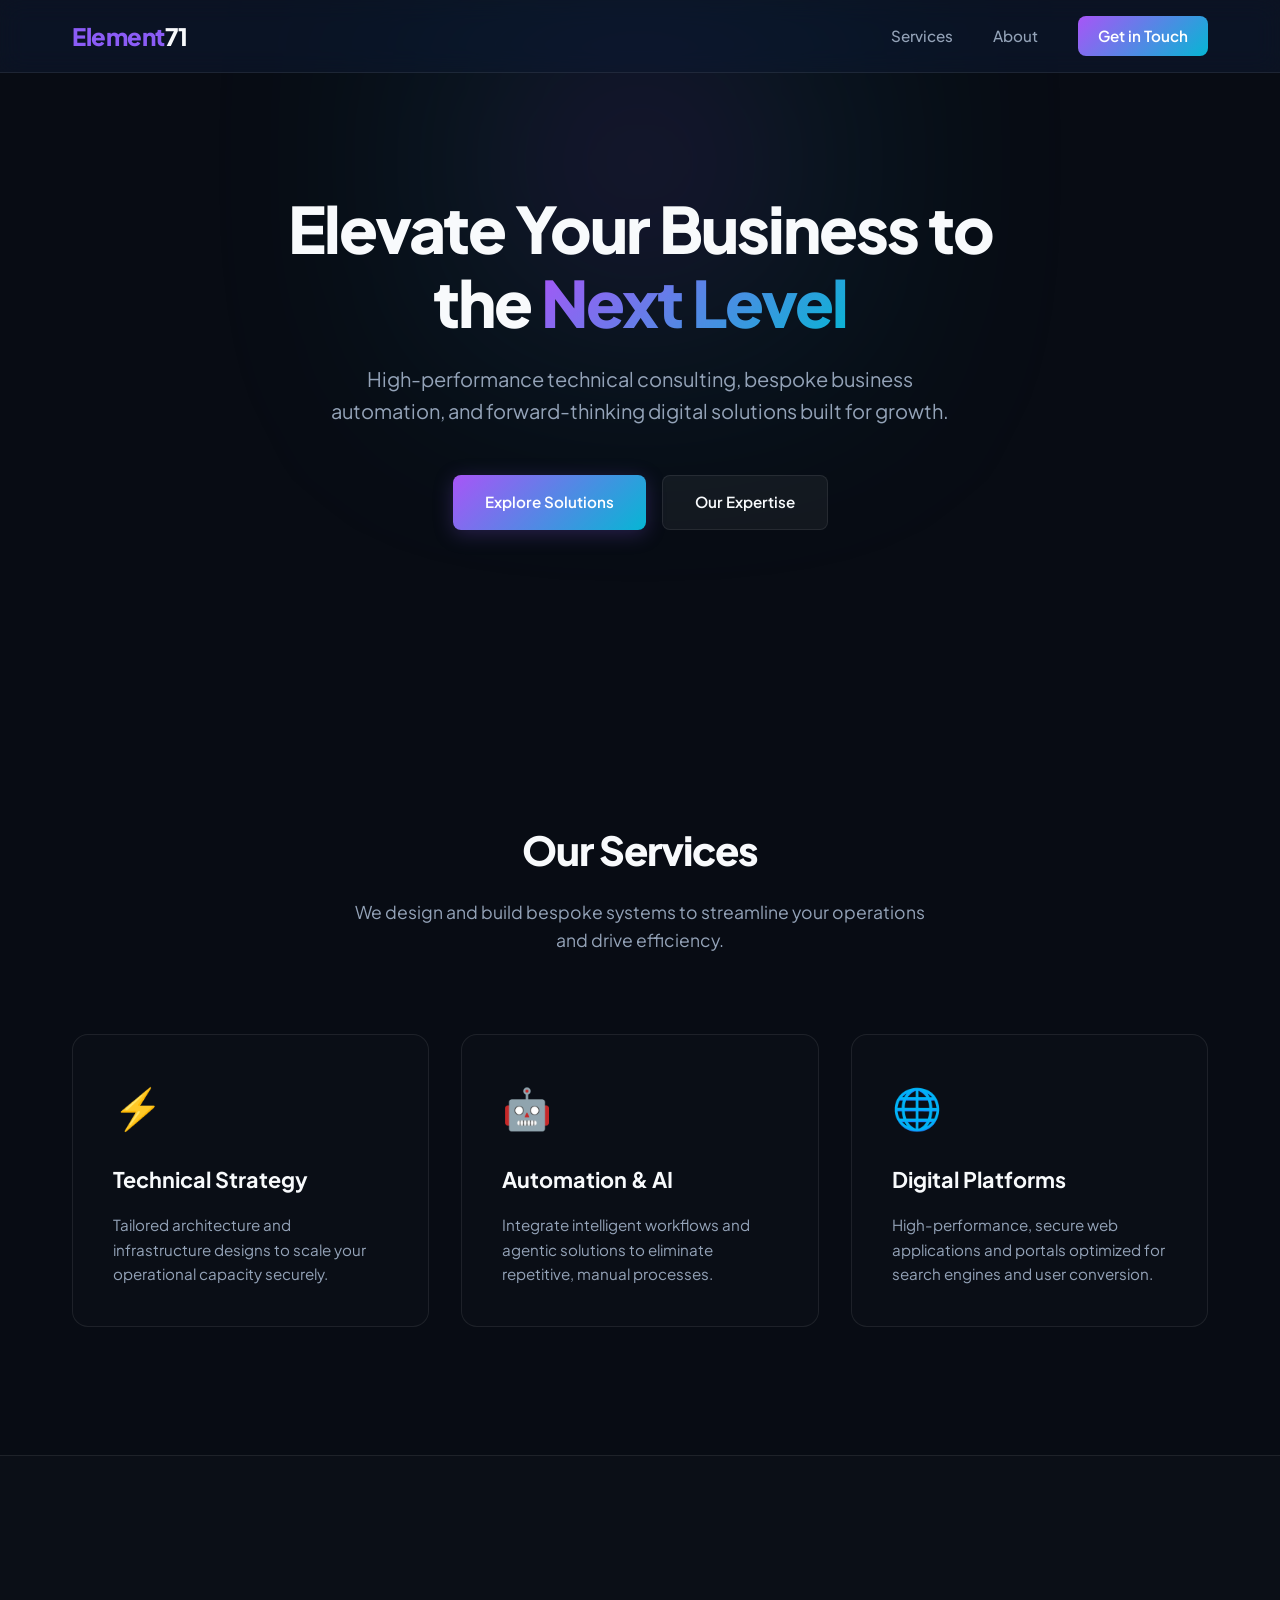
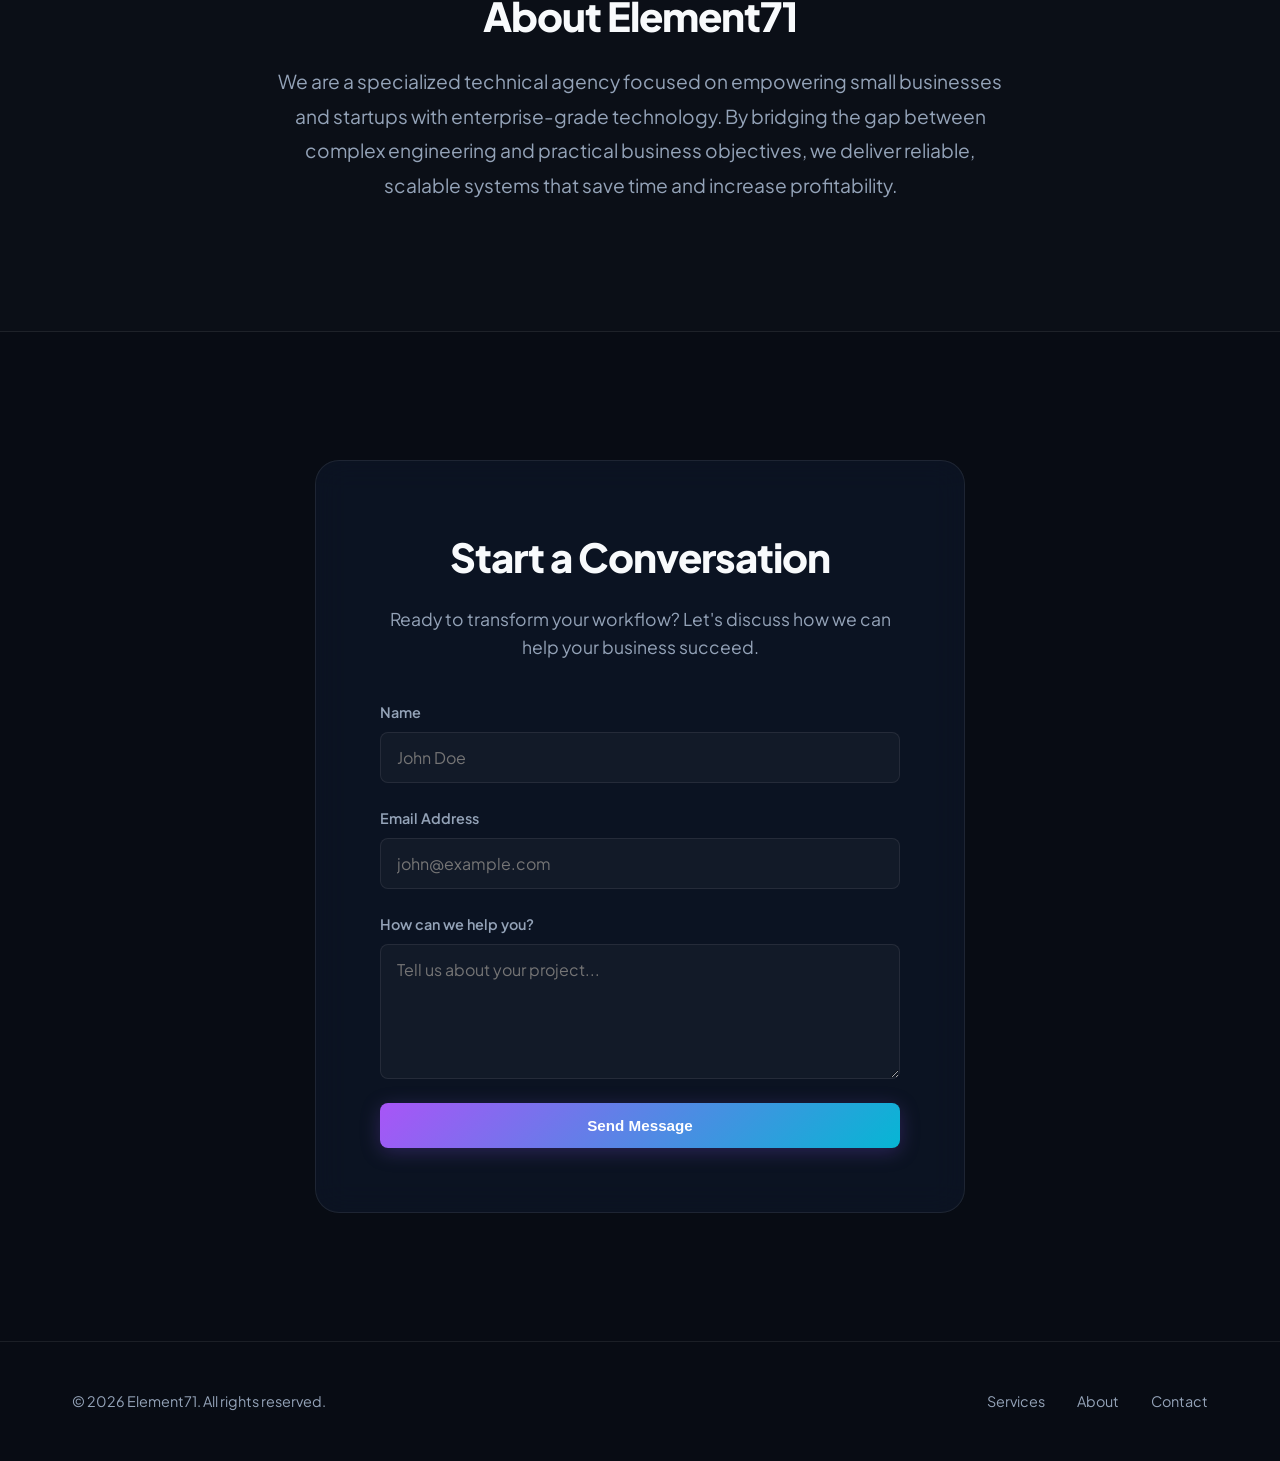
==== index.html @ 14dab35b "Initial commit of static website configuration" ====
<!DOCTYPE html>
<html lang="en">
<head>
    <meta charset="UTF-8">
    <meta name="viewport" content="width=device-width, initial-scale=1.0">
    <title>Element71 | Premium Consulting & Services</title>
    <meta name="description" content="Element71 delivers high-performance solutions, technical consulting, and strategic advisory for modern businesses.">
    <!-- Google Fonts -->
    <link rel="preconnect" href="https://fonts.googleapis.com">
    <link rel="preconnect" href="https://fonts.gstatic.com" crossorigin>
    <link href="https://fonts.googleapis.com/css2?family=Plus+Jakarta+Sans:wght@300;400;500;600;700;800&display=swap" rel="stylesheet">
    <!-- Main Stylesheet -->
    <link rel="stylesheet" href="styles.css">
</head>
<body>

    <!-- Header / Navigation -->
    <header class="glass-header">
        <div class="container header-container">
            <a href="#" class="logo" id="nav-logo">
                <span class="logo-accent">Element</span>71
            </a>
            <nav class="nav-menu" id="nav-menu">
                <a href="#services" class="nav-link" id="link-services">Services</a>
                <a href="#about" class="nav-link" id="link-about">About</a>
                <a href="#contact" class="nav-link nav-cta" id="link-contact">Get in Touch</a>
            </nav>
        </div>
    </header>

    <main>
        <!-- Hero Section -->
        <section class="hero-section">
            <div class="hero-glow"></div>
            <div class="container hero-container">
                <div class="hero-content">
                    <h1 class="hero-title">Elevate Your Business to the <span class="text-gradient">Next Level</span></h1>
                    <p class="hero-subtitle">High-performance technical consulting, bespoke business automation, and forward-thinking digital solutions built for growth.</p>
                    <div class="hero-actions">
                        <a href="#contact" class="btn btn-primary" id="btn-hero-cta">Explore Solutions</a>
                        <a href="#services" class="btn btn-secondary" id="btn-hero-learn">Our Expertise</a>
                    </div>
                </div>
            </div>
        </section>

        <!-- Services Section -->
        <section id="services" class="services-section">
            <div class="container">
                <div class="section-header">
                    <h2 class="section-title">Our Services</h2>
                    <p class="section-subtitle">We design and build bespoke systems to streamline your operations and drive efficiency.</p>
                </div>
                
                <div class="services-grid">
                    <!-- Service 1 -->
                    <div class="service-card">
                        <div class="service-icon">⚡</div>
                        <h3 class="service-card-title">Technical Strategy</h3>
                        <p class="service-card-text">Tailored architecture and infrastructure designs to scale your operational capacity securely.</p>
                    </div>
                    <!-- Service 2 -->
                    <div class="service-card">
                        <div class="service-icon">🤖</div>
                        <h3 class="service-card-title">Automation & AI</h3>
                        <p class="service-card-text">Integrate intelligent workflows and agentic solutions to eliminate repetitive, manual processes.</p>
                    </div>
                    <!-- Service 3 -->
                    <div class="service-card">
                        <div class="service-icon">🌐</div>
                        <h3 class="service-card-title">Digital Platforms</h3>
                        <p class="service-card-text">High-performance, secure web applications and portals optimized for search engines and user conversion.</p>
                    </div>
                </div>
            </div>
        </section>

        <!-- About Section -->
        <section id="about" class="about-section">
            <div class="container about-container">
                <div class="about-content">
                    <h2 class="section-title">About Element71</h2>
                    <p class="about-text">We are a specialized technical agency focused on empowering small businesses and startups with enterprise-grade technology. By bridging the gap between complex engineering and practical business objectives, we deliver reliable, scalable systems that save time and increase profitability.</p>
                </div>
            </div>
        </section>

        <!-- Contact Section -->
        <section id="contact" class="contact-section">
            <div class="container">
                <div class="contact-card glass-card">
                    <h2 class="section-title text-center">Start a Conversation</h2>
                    <p class="section-subtitle text-center">Ready to transform your workflow? Let's discuss how we can help your business succeed.</p>
                    
                    <form class="contact-form" id="contact-form" action="#" method="POST" onsubmit="event.preventDefault(); alert('Message sent successfully!');">
                        <div class="form-group">
                            <label for="form-name">Name</label>
                            <input type="text" id="form-name" name="name" required placeholder="John Doe">
                        </div>
                        <div class="form-group">
                            <label for="form-email">Email Address</label>
                            <input type="email" id="form-email" name="email" required placeholder="john@example.com">
                        </div>
                        <div class="form-group">
                            <label for="form-message">How can we help you?</label>
                            <textarea id="form-message" name="message" rows="5" required placeholder="Tell us about your project..."></textarea>
                        </div>
                        <button type="submit" class="btn btn-primary btn-block" id="btn-submit-contact">Send Message</button>
                    </form>
                </div>
            </div>
        </section>
    </main>

    <!-- Footer -->
    <footer>
        <div class="container footer-container">
            <p>&copy; 2026 Element71. All rights reserved.</p>
            <div class="footer-links">
                <a href="#services">Services</a>
                <a href="#about">About</a>
                <a href="#contact">Contact</a>
            </div>
        </div>
    </footer>

</body>
</html>
---- styles.css ----
/* ==========================================================================
   Design Tokens & CSS Variables
   ========================================================================== */
:root {
    /* Color Palette */
    --color-bg-base: #080c14;
    --color-bg-surface: #0f172a;
    --color-primary: #8b5cf6; /* Violet */
    --color-secondary: #06b6d4; /* Teal */
    --color-text-primary: #f8fafc;
    --color-text-muted: #94a3b8;
    --color-border: rgba(255, 255, 255, 0.08);
    --color-glass-bg: rgba(15, 23, 42, 0.65);
    
    /* Gradients */
    --grad-primary: linear-gradient(135deg, #a855f7 0%, #06b6d4 100%);
    --grad-primary-hover: linear-gradient(135deg, #c084fc 0%, #22d3ee 100%);
    --grad-card-border: linear-gradient(135deg, rgba(168, 85, 247, 0.3) 0%, rgba(6, 182, 212, 0.1) 100%);

    /* Typography */
    --font-sans: 'Plus Jakarta Sans', -apple-system, BlinkMacSystemFont, "Segoe UI", Roboto, Helvetica, Arial, sans-serif;
    
    /* Layout & Spacing */
    --container-width: 1200px;
    --border-radius-sm: 8px;
    --border-radius-md: 16px;
    --border-radius-lg: 24px;
    --transition-smooth: all 0.3s cubic-bezier(0.4, 0, 0.2, 1);
}

/* ==========================================================================
   Reset & Base Styles
   ========================================================================== */
* {
    box-sizing: border-box;
    margin: 0;
    padding: 0;
}

html {
    scroll-behavior: smooth;
    font-size: 16px;
}

body {
    background-color: var(--color-bg-base);
    color: var(--color-text-primary);
    font-family: var(--font-sans);
    line-height: 1.6;
    overflow-x: hidden;
}

/* Custom Scrollbar */
::-webkit-scrollbar {
    width: 8px;
}
::-webkit-scrollbar-track {
    background: var(--color-bg-base);
}
::-webkit-scrollbar-thumb {
    background: #1e293b;
    border-radius: 4px;
}
::-webkit-scrollbar-thumb:hover {
    background: var(--color-primary);
}

/* ==========================================================================
   Utility Layout Containers
   ========================================================================== */
.container {
    width: 100%;
    max-width: var(--container-width);
    margin: 0 auto;
    padding: 0 2rem;
}

section {
    padding: 8rem 0;
    position: relative;
}

.text-center { text-align: center; }
.text-gradient {
    background: var(--grad-primary);
    -webkit-background-clip: text;
    -webkit-text-fill-color: transparent;
    background-clip: text;
}

/* ==========================================================================
   Buttons
   ========================================================================== */
.btn {
    display: inline-flex;
    align-items: center;
    justify-content: center;
    padding: 0.875rem 2rem;
    font-size: 0.95rem;
    font-weight: 600;
    border-radius: var(--border-radius-sm);
    text-decoration: none;
    cursor: pointer;
    transition: var(--transition-smooth);
    border: none;
}

.btn-primary {
    background: var(--grad-primary);
    color: #fff;
    box-shadow: 0 4px 20px rgba(139, 92, 246, 0.25);
}

.btn-primary:hover {
    background: var(--grad-primary-hover);
    box-shadow: 0 6px 24px rgba(139, 92, 246, 0.4);
    transform: translateY(-2px);
}

.btn-secondary {
    background: rgba(255, 255, 255, 0.05);
    color: var(--color-text-primary);
    border: 1px solid var(--color-border);
}

.btn-secondary:hover {
    background: rgba(255, 255, 255, 0.1);
    border-color: rgba(255, 255, 255, 0.2);
    transform: translateY(-2px);
}

.btn-block {
    display: width;
    width: 100%;
}

/* ==========================================================================
   Header & Navigation
   ========================================================================== */
.glass-header {
    position: fixed;
    top: 0;
    left: 0;
    right: 0;
    z-index: 1000;
    backdrop-filter: blur(12px) saturate(180%);
    -webkit-backdrop-filter: blur(12px) saturate(180%);
    background-color: var(--color-glass-bg);
    border-bottom: 1px solid var(--color-border);
}

.header-container {
    height: 4.5rem;
    display: flex;
    align-items: center;
    justify-content: space-between;
}

.logo {
    font-size: 1.5rem;
    font-weight: 800;
    color: var(--color-text-primary);
    text-decoration: none;
    letter-spacing: -0.5px;
}

.logo-accent {
    color: var(--color-primary);
}

.nav-menu {
    display: flex;
    align-items: center;
    gap: 2.5rem;
}

.nav-link {
    color: var(--color-text-muted);
    text-decoration: none;
    font-weight: 500;
    font-size: 0.95rem;
    transition: var(--transition-smooth);
}

.nav-link:hover {
    color: var(--color-text-primary);
}

.nav-cta {
    padding: 0.5rem 1.25rem;
    border-radius: var(--border-radius-sm);
    background: var(--grad-primary);
    color: #fff;
    font-weight: 600;
}

.nav-cta:hover {
    box-shadow: 0 4px 15px rgba(139, 92, 246, 0.3);
    transform: translateY(-1px);
}

/* ==========================================================================
   Hero Section
   ========================================================================== */
.hero-section {
    padding-top: 12rem;
    padding-bottom: 10rem;
    display: flex;
    align-items: center;
    overflow: hidden;
}

.hero-glow {
    position: absolute;
    top: -20%;
    left: 50%;
    transform: translateX(-50%);
    width: 600px;
    height: 600px;
    background: radial-gradient(circle, rgba(139, 92, 246, 0.15) 0%, rgba(6, 182, 212, 0.05) 50%, transparent 100%);
    filter: blur(80px);
    pointer-events: none;
    z-index: 1;
}

.hero-container {
    position: relative;
    z-index: 2;
}

.hero-content {
    max-width: 800px;
    margin: 0 auto;
    text-align: center;
}

.hero-title {
    font-size: 4rem;
    font-weight: 800;
    line-height: 1.15;
    letter-spacing: -2px;
    margin-bottom: 1.5rem;
}

.hero-subtitle {
    font-size: 1.25rem;
    color: var(--color-text-muted);
    margin-bottom: 3rem;
    max-width: 650px;
    margin-left: auto;
    margin-right: auto;
}

.hero-actions {
    display: flex;
    justify-content: center;
    gap: 1rem;
}

/* ==========================================================================
   Section Headers
   ========================================================================== */
.section-header {
    text-align: center;
    max-width: 600px;
    margin: 0 auto 5rem auto;
}

.section-title {
    font-size: 2.5rem;
    font-weight: 800;
    letter-spacing: -1px;
    margin-bottom: 1rem;
}

.section-subtitle {
    color: var(--color-text-muted);
    font-size: 1.1rem;
}

/* ==========================================================================
   Services Grid
   ========================================================================== */
.services-grid {
    display: grid;
    grid-template-columns: repeat(auto-fit, minmax(300px, 1fr));
    gap: 2rem;
}

.service-card {
    background: rgba(255, 255, 255, 0.01);
    border: 1px solid var(--color-border);
    border-radius: var(--border-radius-md);
    padding: 2.5rem;
    transition: var(--transition-smooth);
    position: relative;
    overflow: hidden;
}

.service-card::before {
    content: '';
    position: absolute;
    top: 0;
    left: 0;
    right: 0;
    height: 4px;
    background: var(--grad-primary);
    opacity: 0;
    transition: var(--transition-smooth);
}

.service-card:hover {
    transform: translateY(-5px);
    background: rgba(255, 255, 255, 0.02);
    border-color: rgba(139, 92, 246, 0.3);
    box-shadow: 0 10px 30px rgba(0, 0, 0, 0.2);
}

.service-card:hover::before {
    opacity: 1;
}

.service-icon {
    font-size: 2.5rem;
    margin-bottom: 1.5rem;
    display: inline-block;
}

.service-card-title {
    font-size: 1.35rem;
    font-weight: 700;
    margin-bottom: 1rem;
}

.service-card-text {
    color: var(--color-text-muted);
    font-size: 0.95rem;
}

/* ==========================================================================
   About Section
   ========================================================================== */
.about-section {
    background-color: rgba(255, 255, 255, 0.01);
    border-top: 1px solid var(--color-border);
    border-bottom: 1px solid var(--color-border);
}

.about-container {
    max-width: 800px;
    text-align: center;
}

.about-text {
    font-size: 1.2rem;
    color: var(--color-text-muted);
    line-height: 1.8;
}

/* ==========================================================================
   Contact Section / Glassmorphic Card
   ========================================================================== */
.glass-card {
    backdrop-filter: blur(16px);
    -webkit-backdrop-filter: blur(16px);
    background-color: var(--color-glass-bg);
    border: 1px solid var(--color-border);
    border-radius: var(--border-radius-lg);
    padding: 4rem;
    max-width: 650px;
    margin: 0 auto;
}

.contact-form {
    margin-top: 2.5rem;
    display: flex;
    flex-direction: column;
    gap: 1.5rem;
}

.form-group {
    display: flex;
    flex-direction: column;
    gap: 0.5rem;
}

.form-group label {
    font-size: 0.9rem;
    font-weight: 600;
    color: var(--color-text-muted);
}

.form-group input,
.form-group textarea {
    background: rgba(255, 255, 255, 0.03);
    border: 1px solid var(--color-border);
    border-radius: var(--border-radius-sm);
    padding: 0.875rem 1rem;
    color: var(--color-text-primary);
    font-family: var(--font-sans);
    font-size: 1rem;
    transition: var(--transition-smooth);
}

.form-group input:focus,
.form-group textarea:focus {
    outline: none;
    border-color: var(--color-primary);
    background: rgba(255, 255, 255, 0.06);
    box-shadow: 0 0 0 2px rgba(139, 92, 246, 0.2);
}

/* ==========================================================================
   Footer
   ========================================================================== */
footer {
    border-top: 1px solid var(--color-border);
    padding: 3rem 0;
    font-size: 0.9rem;
    color: var(--color-text-muted);
}

.footer-container {
    display: flex;
    justify-content: space-between;
    align-items: center;
}

.footer-links {
    display: flex;
    gap: 2rem;
}

.footer-links a {
    color: var(--color-text-muted);
    text-decoration: none;
    transition: var(--transition-smooth);
}

.footer-links a:hover {
    color: var(--color-text-primary);
}

/* ==========================================================================
   Responsive Design Media Queries
   ========================================================================== */
@media (max-width: 768px) {
    section {
        padding: 5rem 0;
    }
    
    .hero-title {
        font-size: 2.75rem;
    }
    
    .hero-subtitle {
        font-size: 1.1rem;
    }
    
    .hero-actions {
        flex-direction: column;
        gap: 0.75rem;
    }
    
    .nav-menu {
        display: none; /* simple hidden mobile menu in placeholder state */
    }
    
    .glass-card {
        padding: 2rem;
    }
    
    .footer-container {
        flex-direction: column;
        gap: 1.5rem;
        text-align: center;
    }
}
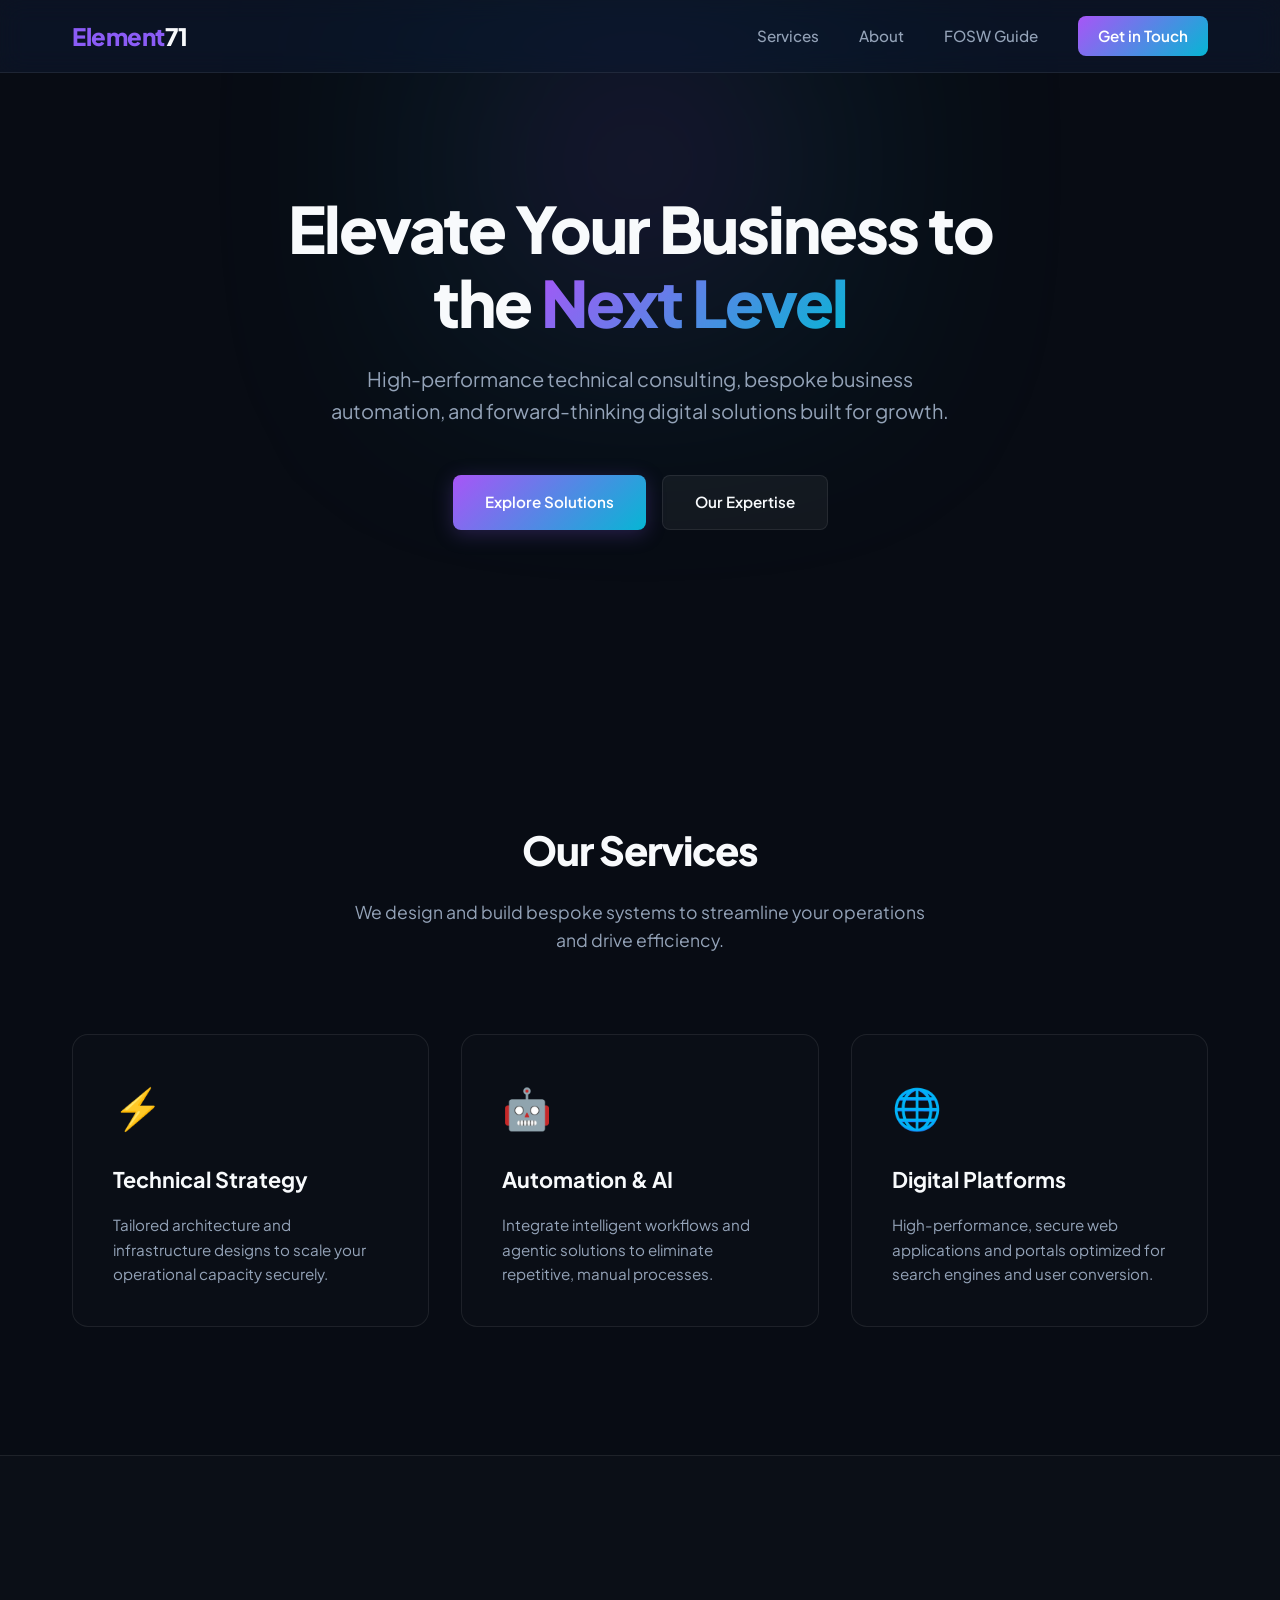
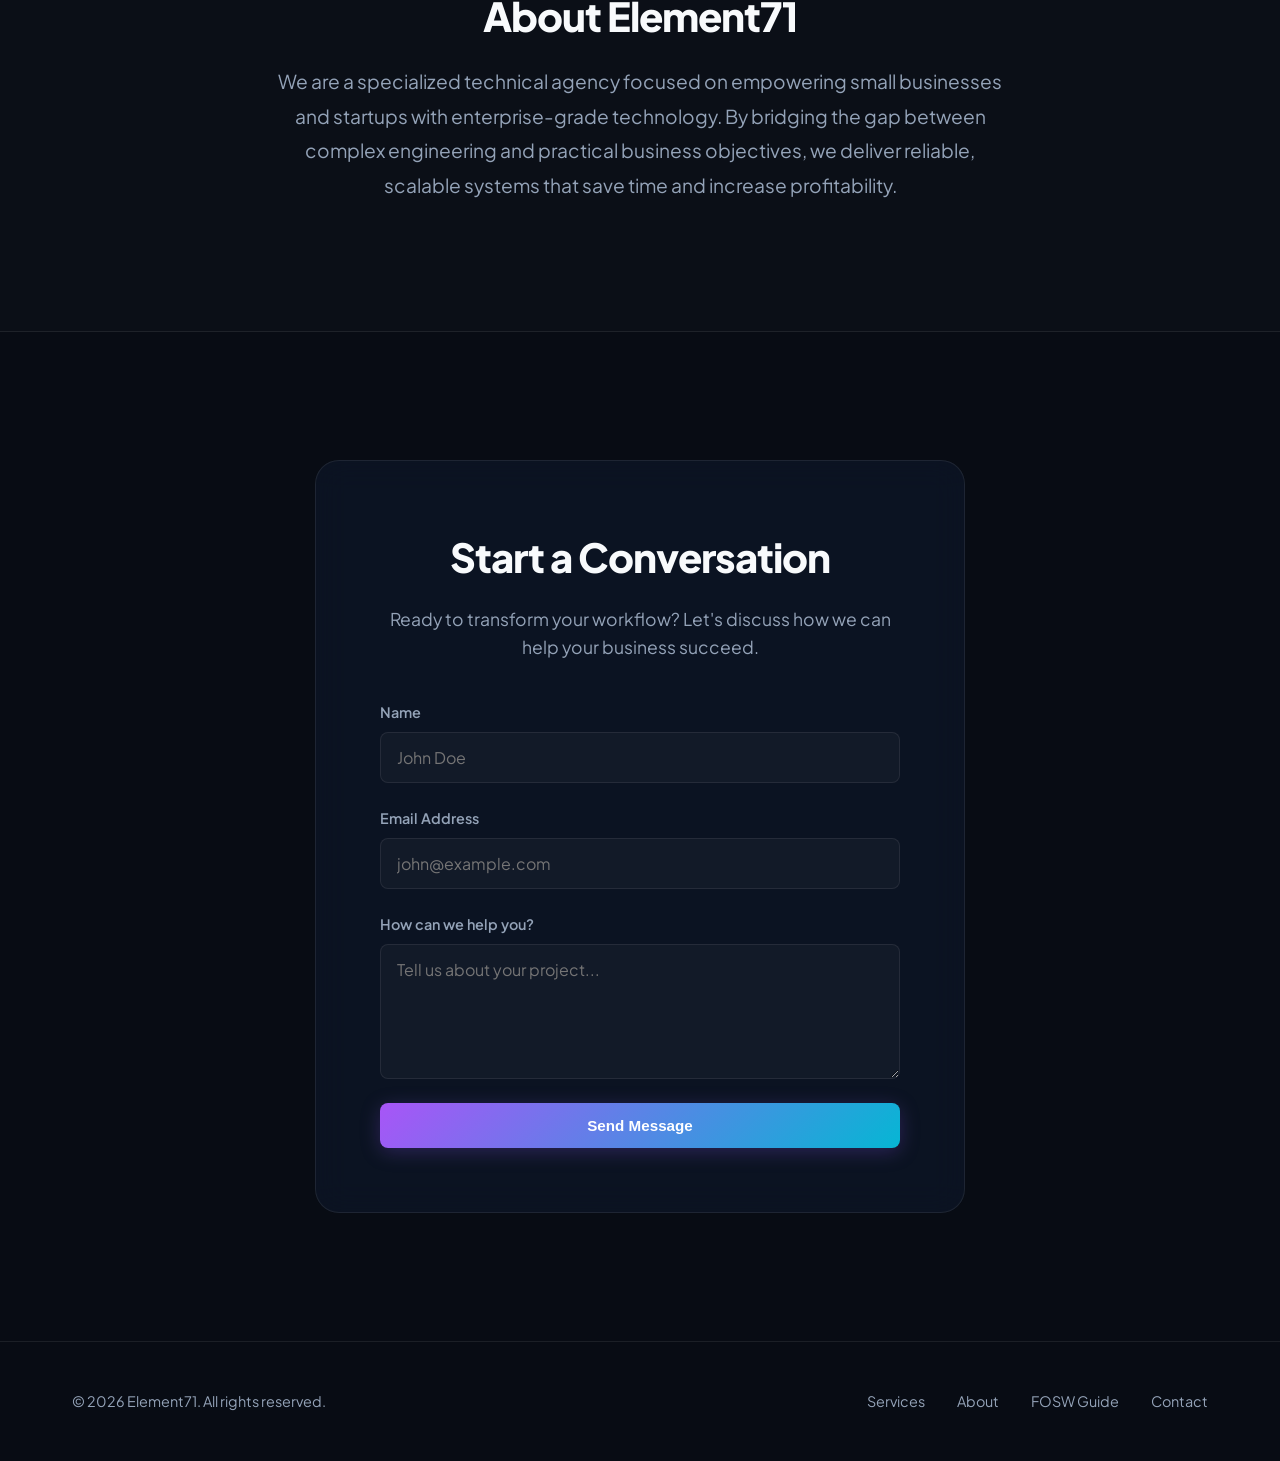
==== commit 2adba509: "Add FOSW Purchase Approval System Guide subpage" ====
--- a/index.html
+++ b/index.html
@@ -23,6 +23,7 @@
             <nav class="nav-menu" id="nav-menu">
                 <a href="#services" class="nav-link" id="link-services">Services</a>
                 <a href="#about" class="nav-link" id="link-about">About</a>
+                <a href="fosw-guide.html" class="nav-link" id="link-guide">FOSW Guide</a>
                 <a href="#contact" class="nav-link nav-cta" id="link-contact">Get in Touch</a>
             </nav>
         </div>
@@ -119,6 +120,7 @@
             <div class="footer-links">
                 <a href="#services">Services</a>
                 <a href="#about">About</a>
+                <a href="fosw-guide.html">FOSW Guide</a>
                 <a href="#contact">Contact</a>
             </div>
         </div>
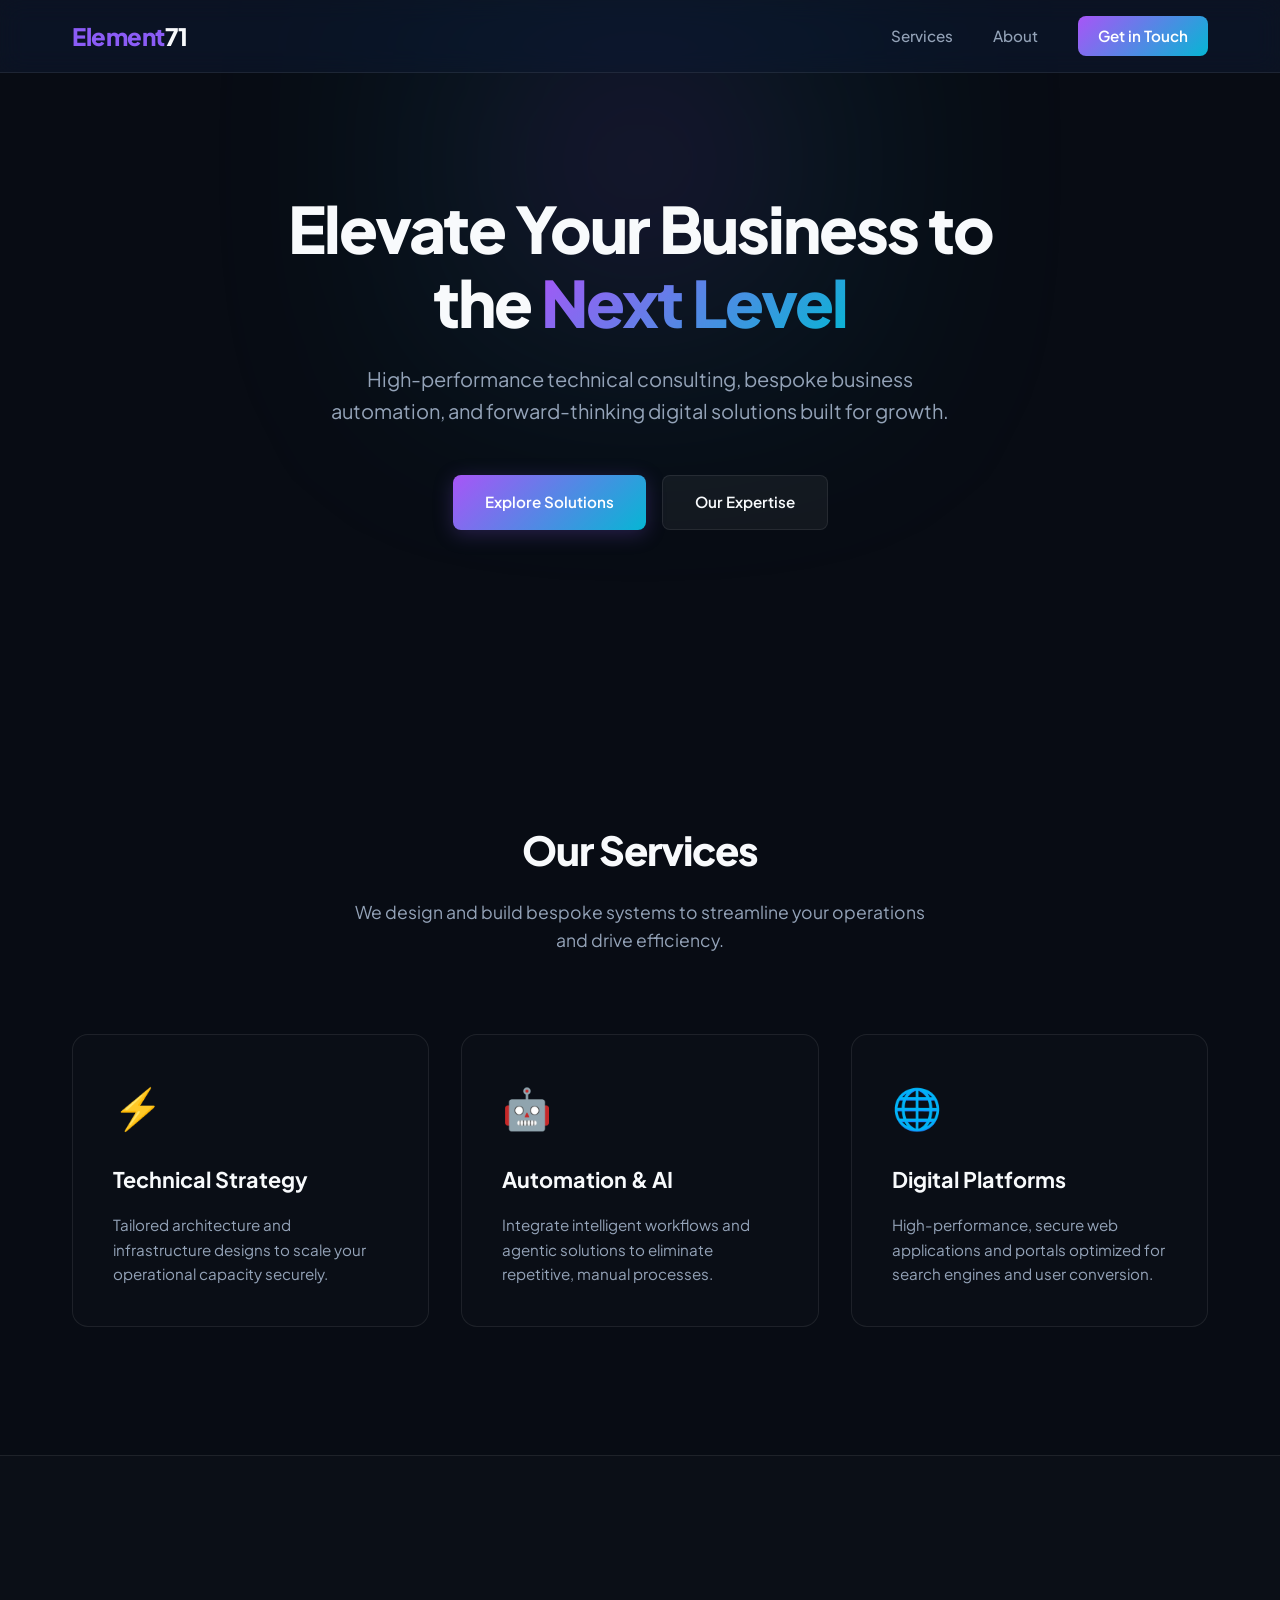
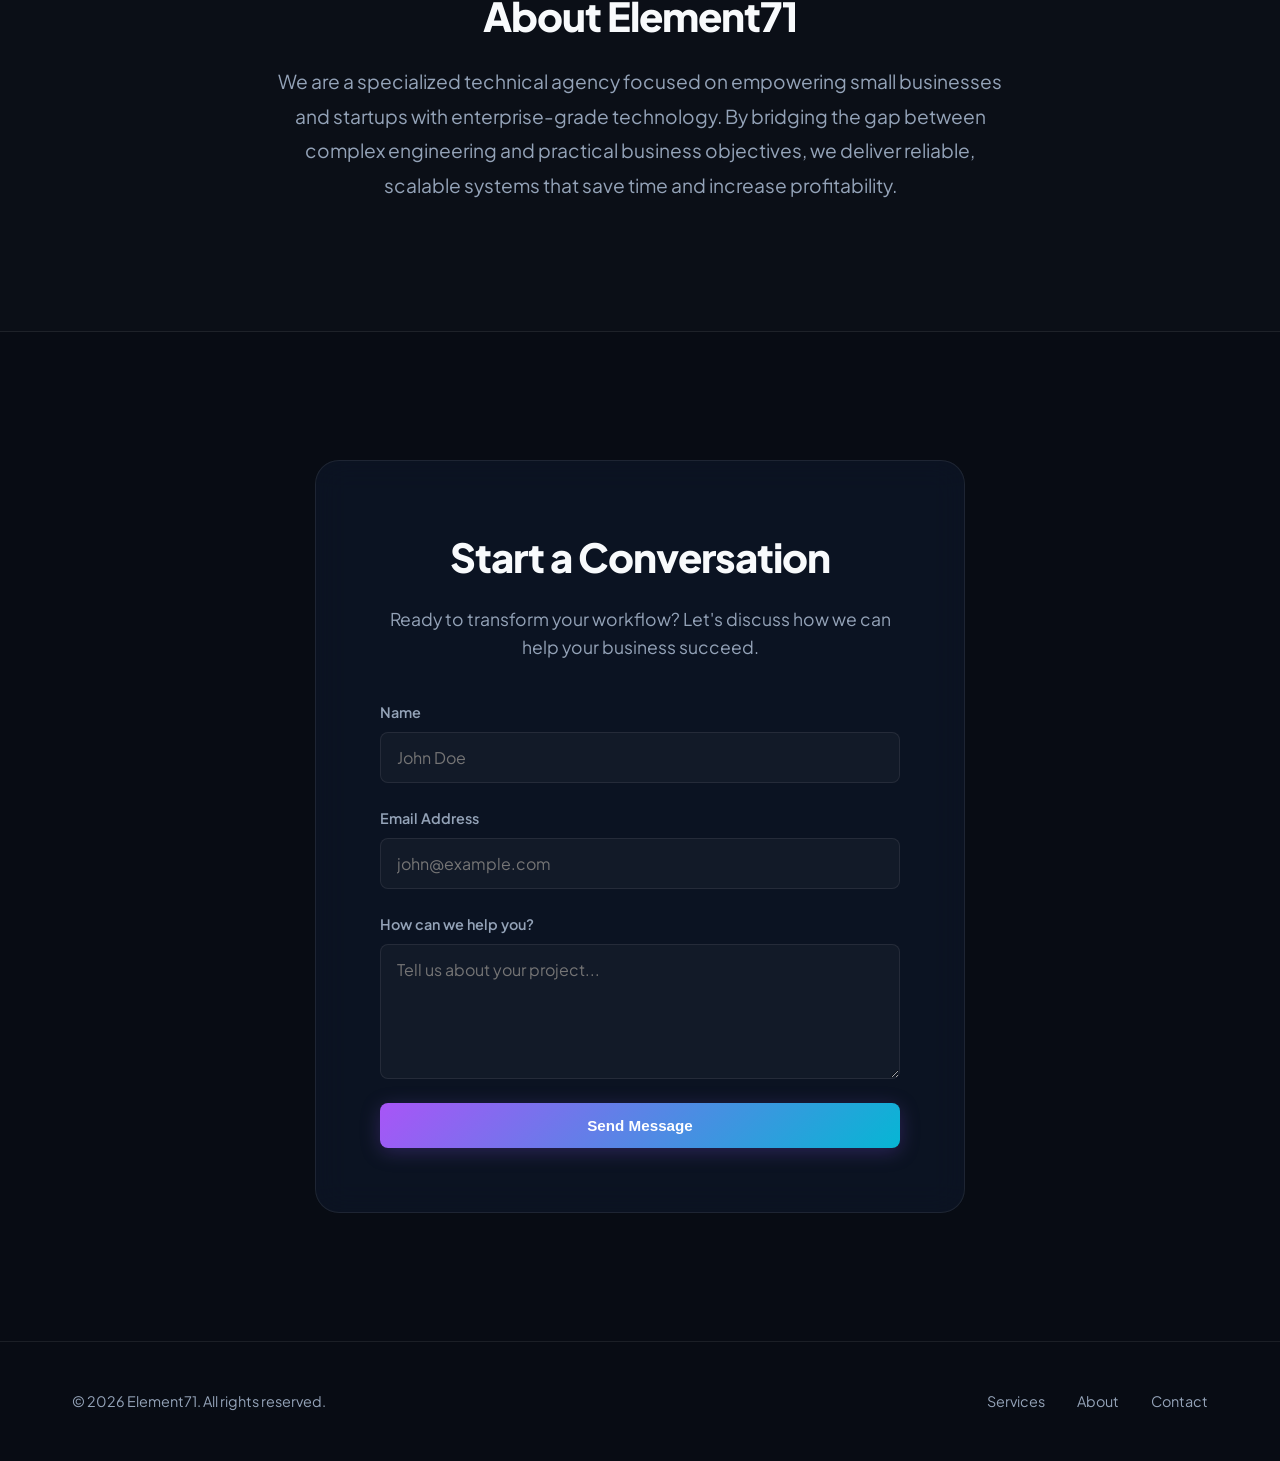
==== commit 3ae33b88: "Hide FOSW Guide from homepage nav and embed visual figures inside guide" ====
--- a/index.html
+++ b/index.html
@@ -23,7 +23,6 @@
             <nav class="nav-menu" id="nav-menu">
                 <a href="#services" class="nav-link" id="link-services">Services</a>
                 <a href="#about" class="nav-link" id="link-about">About</a>
-                <a href="fosw-guide.html" class="nav-link" id="link-guide">FOSW Guide</a>
                 <a href="#contact" class="nav-link nav-cta" id="link-contact">Get in Touch</a>
             </nav>
         </div>
@@ -120,7 +119,6 @@
             <div class="footer-links">
                 <a href="#services">Services</a>
                 <a href="#about">About</a>
-                <a href="fosw-guide.html">FOSW Guide</a>
                 <a href="#contact">Contact</a>
             </div>
         </div>
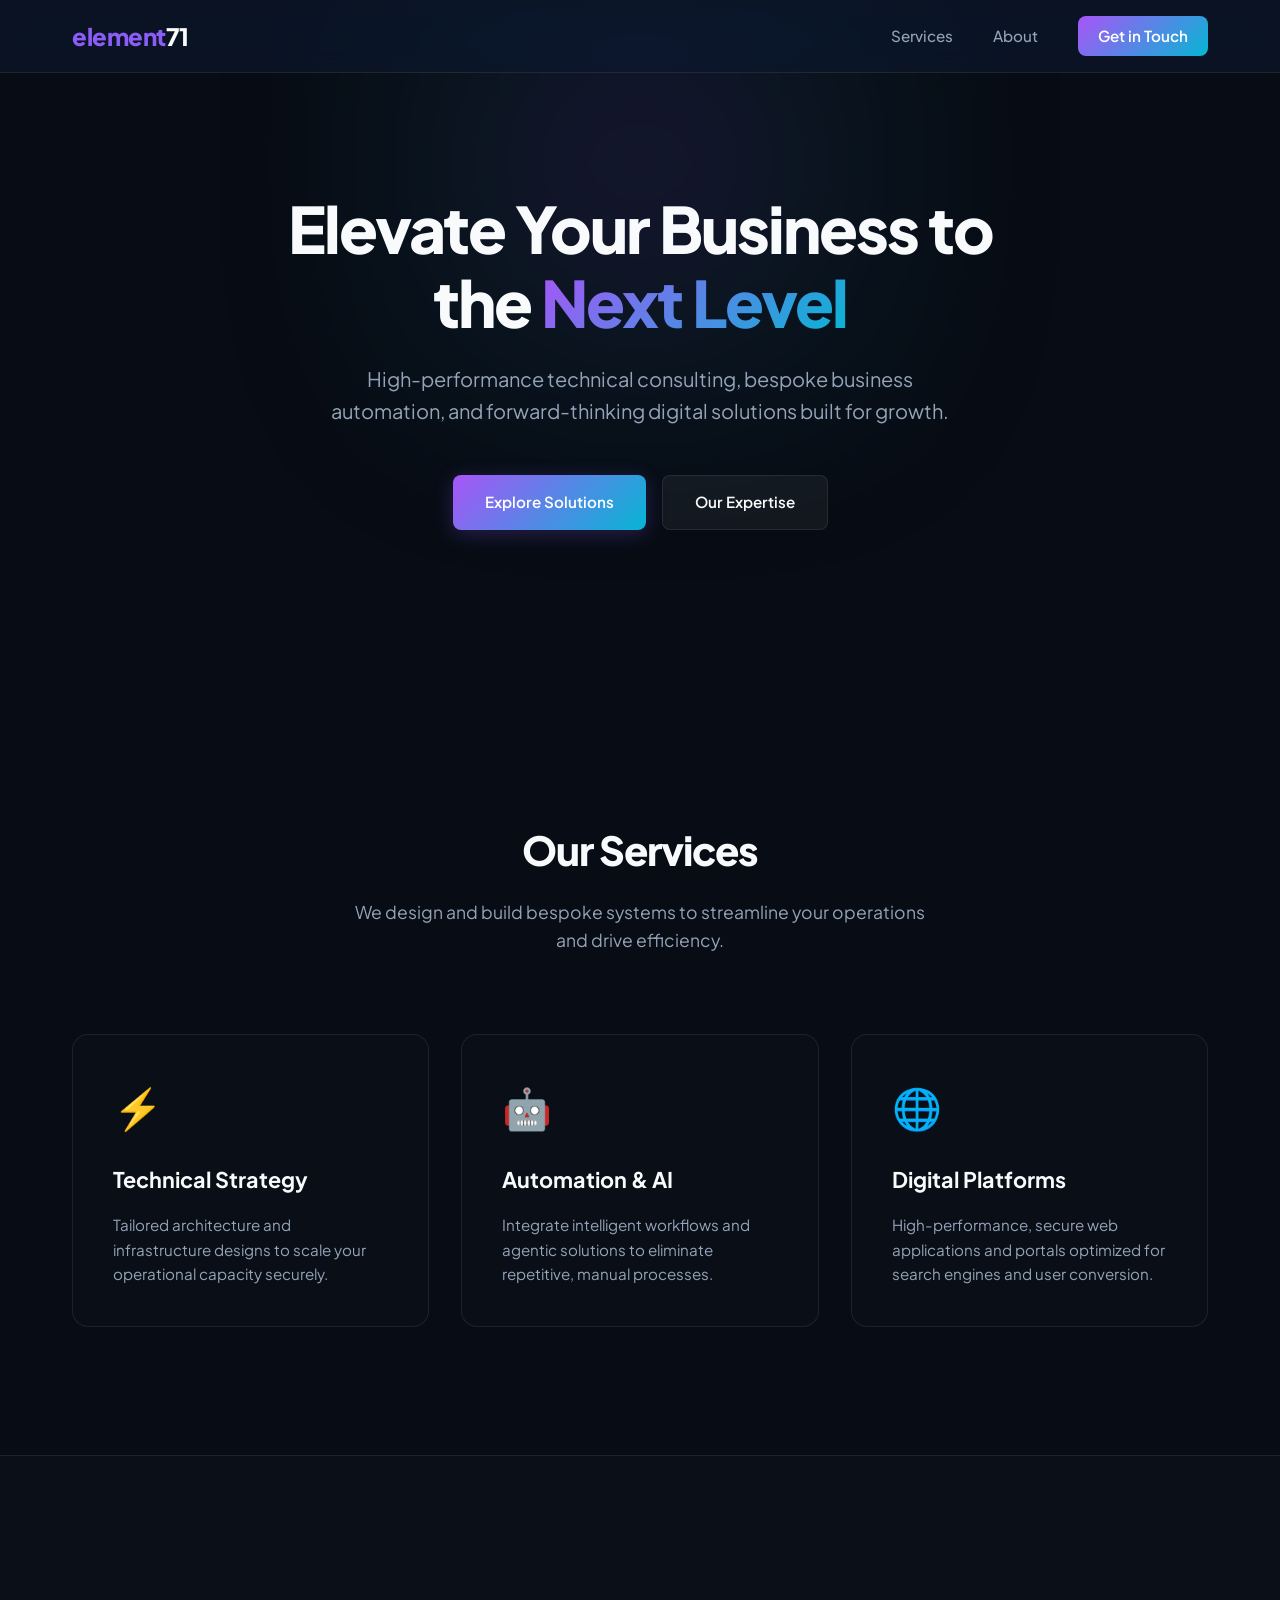
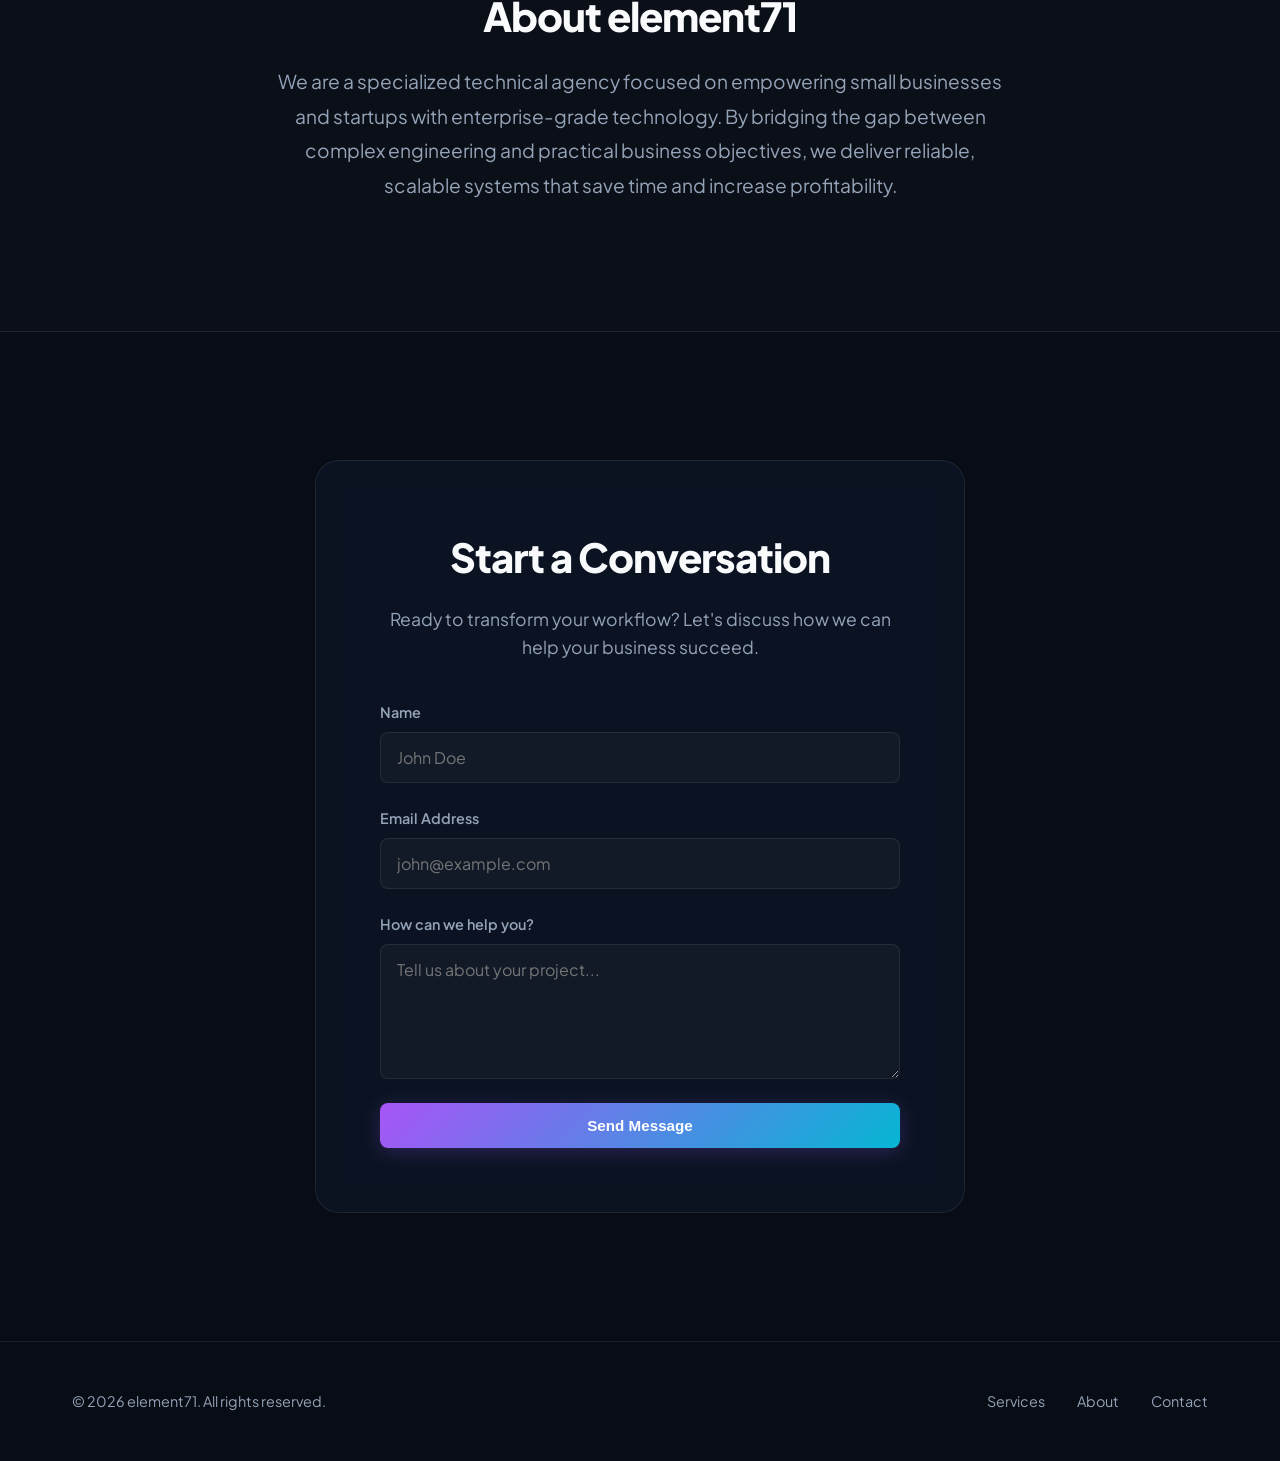
==== commit 52274dc2: "Update element71 branding to lowercase and update Figure 2 caption" ====
--- a/index.html
+++ b/index.html
@@ -3,8 +3,8 @@
 <head>
     <meta charset="UTF-8">
     <meta name="viewport" content="width=device-width, initial-scale=1.0">
-    <title>Element71 | Premium Consulting & Services</title>
-    <meta name="description" content="Element71 delivers high-performance solutions, technical consulting, and strategic advisory for modern businesses.">
+    <title>element71 | Premium Consulting & Services</title>
+    <meta name="description" content="element71 delivers high-performance solutions, technical consulting, and strategic advisory for modern businesses.">
     <!-- Google Fonts -->
     <link rel="preconnect" href="https://fonts.googleapis.com">
     <link rel="preconnect" href="https://fonts.gstatic.com" crossorigin>
@@ -18,7 +18,7 @@
     <header class="glass-header">
         <div class="container header-container">
             <a href="#" class="logo" id="nav-logo">
-                <span class="logo-accent">Element</span>71
+                <span class="logo-accent">element</span>71
             </a>
             <nav class="nav-menu" id="nav-menu">
                 <a href="#services" class="nav-link" id="link-services">Services</a>
@@ -79,7 +79,7 @@
         <section id="about" class="about-section">
             <div class="container about-container">
                 <div class="about-content">
-                    <h2 class="section-title">About Element71</h2>
+                    <h2 class="section-title">About element71</h2>
                     <p class="about-text">We are a specialized technical agency focused on empowering small businesses and startups with enterprise-grade technology. By bridging the gap between complex engineering and practical business objectives, we deliver reliable, scalable systems that save time and increase profitability.</p>
                 </div>
             </div>
@@ -115,7 +115,7 @@
     <!-- Footer -->
     <footer>
         <div class="container footer-container">
-            <p>&copy; 2026 Element71. All rights reserved.</p>
+            <p>&copy; 2026 element71. All rights reserved.</p>
             <div class="footer-links">
                 <a href="#services">Services</a>
                 <a href="#about">About</a>
